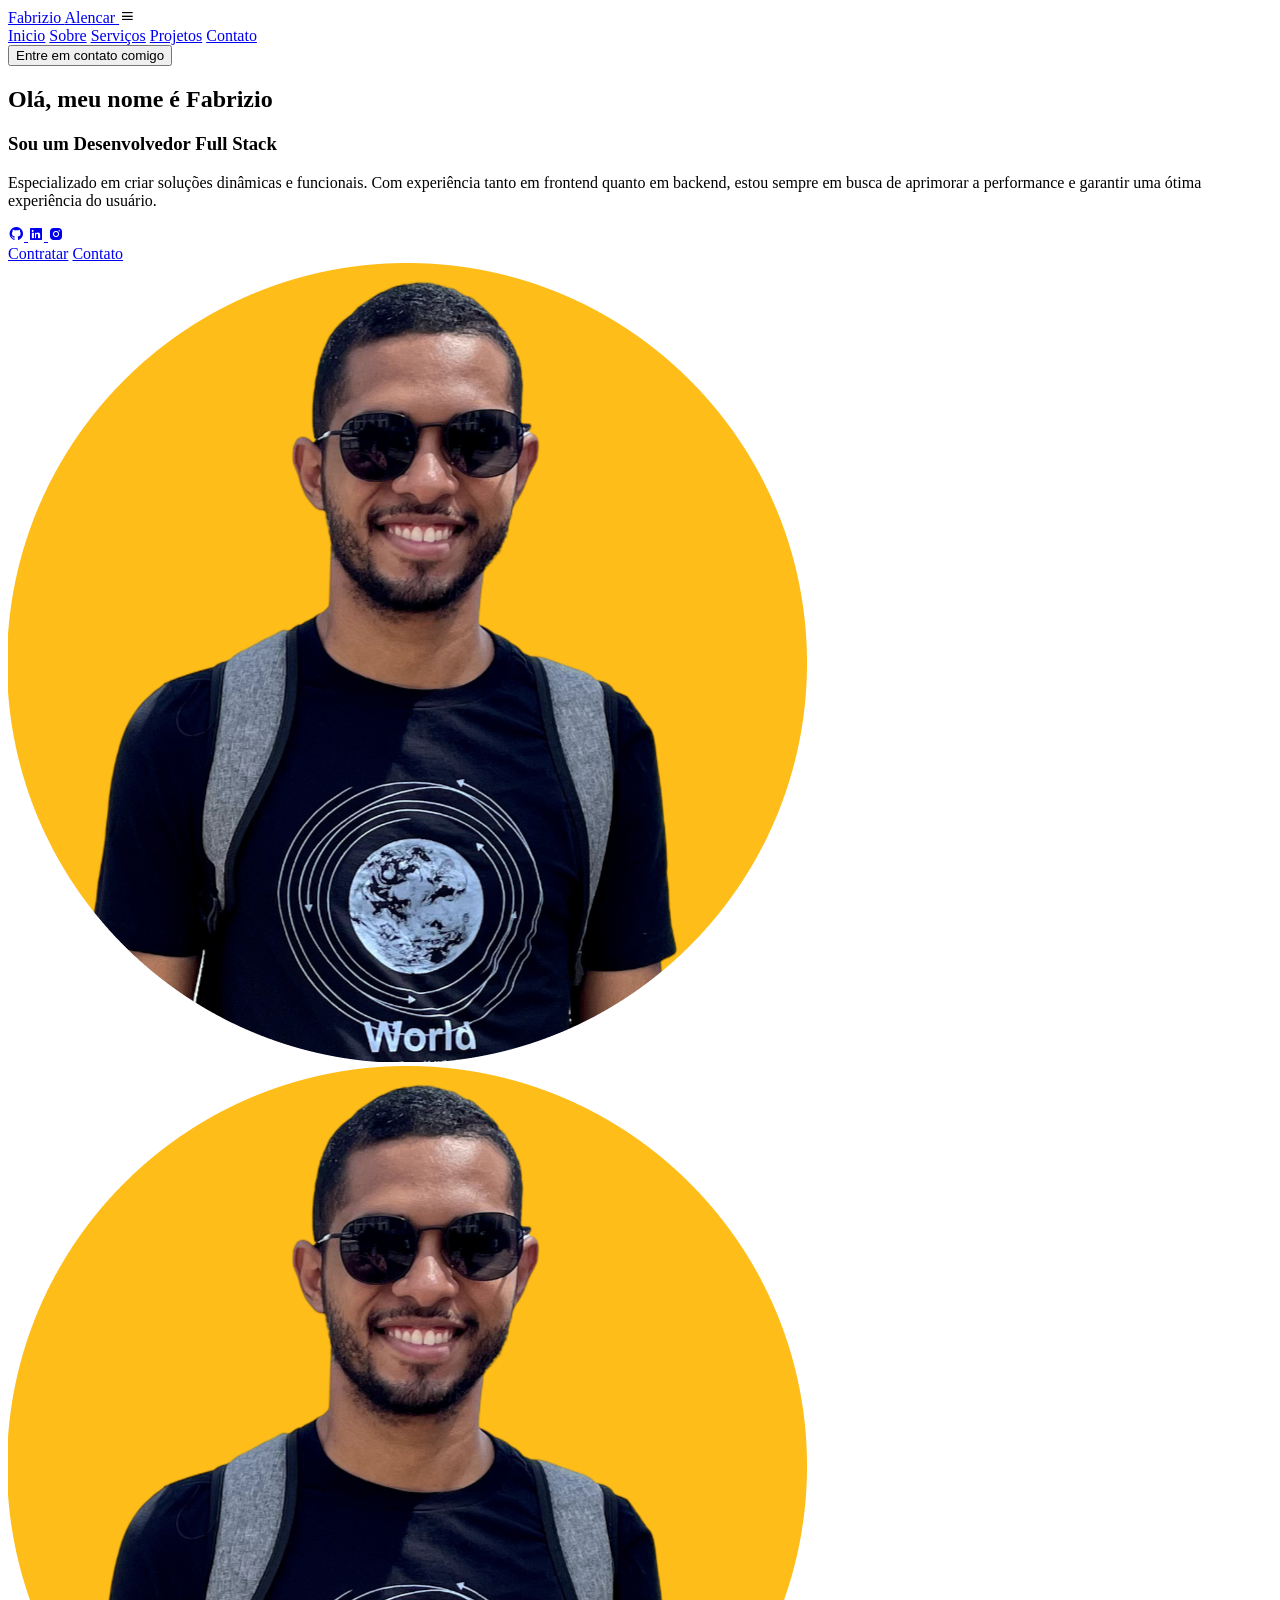
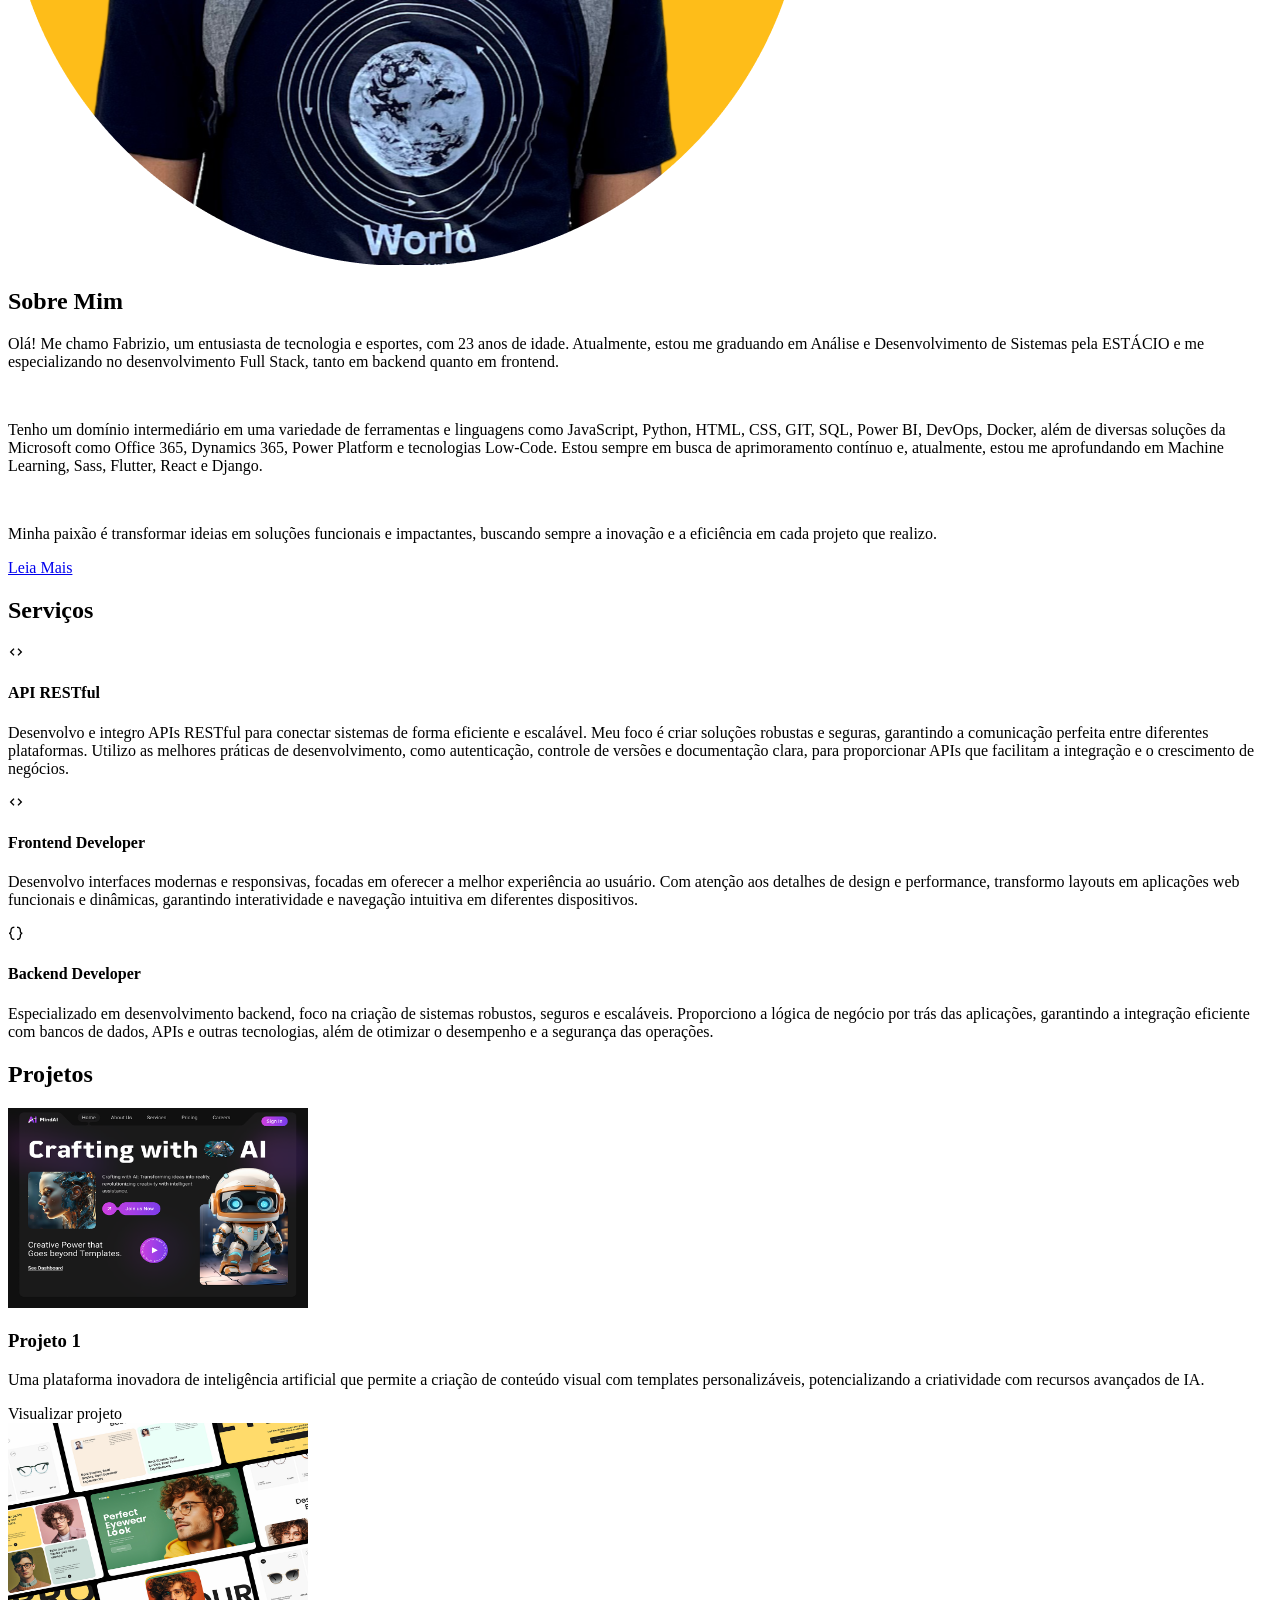
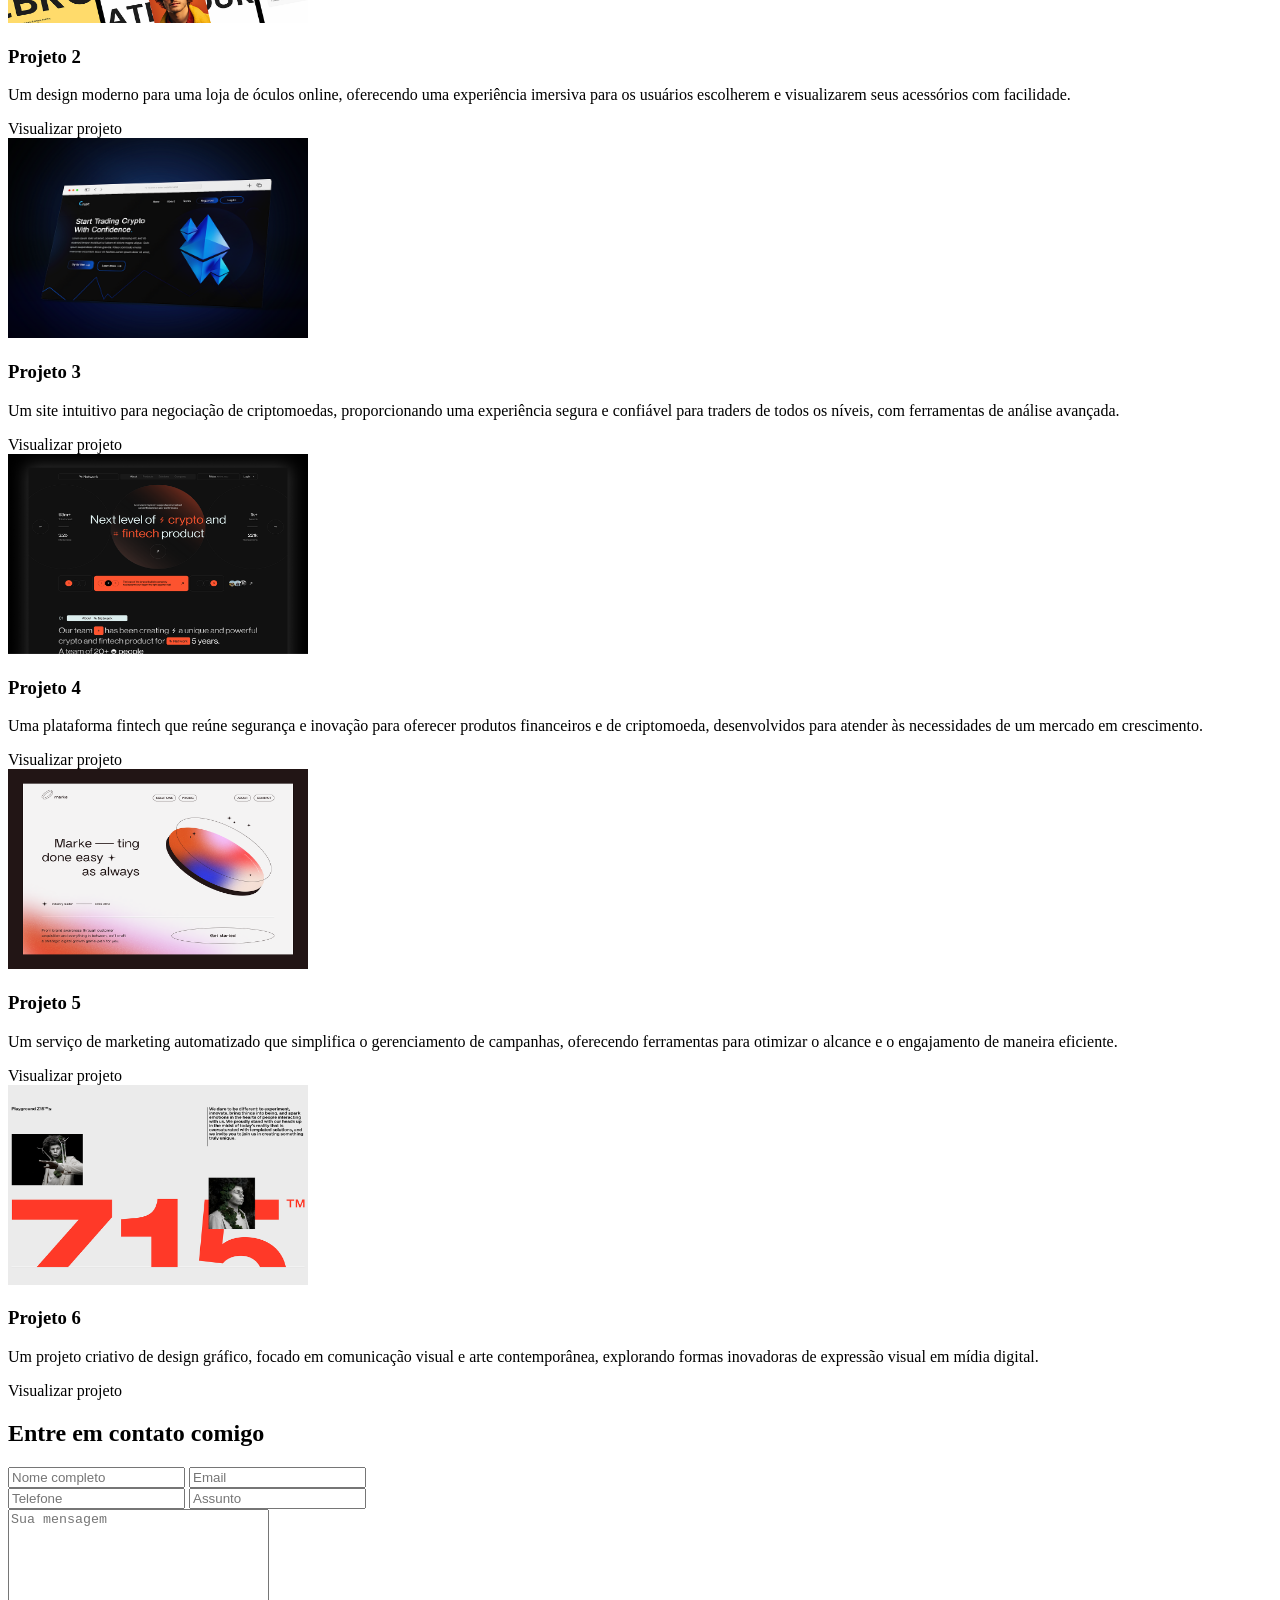
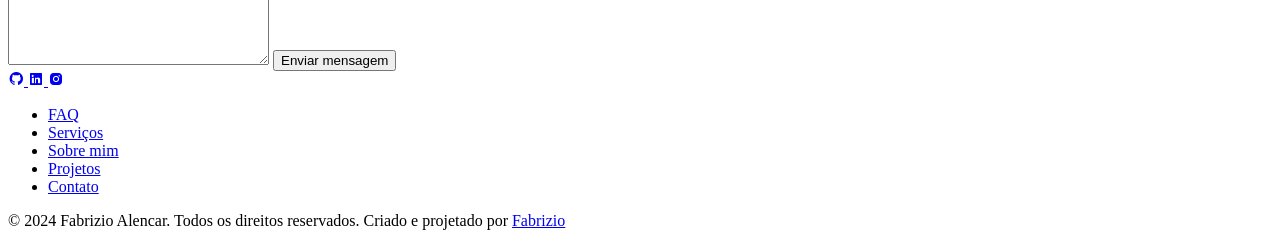
==== index_final.html @ 9fb654a0 "Atualização de responsividade" ====
<!DOCTYPE html>
<html lang="pt-br">

<head>
    <meta charset="UTF-8">
    <meta name="viewport" content="width=device-width, initial-scale=1.0">
    <title>Portfolio Website</title>
    <link rel="stylesheet" href="css/style_responsivo.css">
    <link href='https://unpkg.com/boxicons@2.1.4/css/boxicons.min.css' rel='stylesheet'>
    
</head>

<body>

    <header class="header">

        <a href="#home" class="logo">
            Fabrizio <span>Alencar</span>
        </a>

        <i class="bx bx-menu" id="menu-icon"></i>

        <nav class="navbar">
            <a href="#home">Inicio</a>
            <a href="#about">Sobre</a>
            <a href="#services">Serviços</a>
            <a href="#projects">Projetos</a>
            <a href="#contact">Contato</a>
        </nav>

        <button class="gradient-btn">Entre em contato comigo</button>
    </header>

    <section class="home" id="home">
        <div class="home-content">
            <h1>Olá, meu nome é <span>Fabrizio</span></h1>
            <h3>
                Sou um <span>Desenvolvedor Full Stack</span>
            </h3>
            <p>Especializado em criar soluções dinâmicas e funcionais. Com experiência tanto em frontend quanto em backend, estou sempre em busca de aprimorar a performance e garantir uma ótima experiência do usuário.</p>

            <div class="social-icons">
                <a href="https://github.com/FabrizioAlencarDev" target="_blank" rel="noopener noreferrer">
                    <i class="bx bxl-github"></i>
                </a>

                <a href="https://www.linkedin.com/in/fabrizio-alencar-dev/" target="_blank" rel="noopener noreferrer">
                    <i class="bx bxl-linkedin-square"></i>
                </a>

                <a href="https://www.instagram.com/fabrizioalencar/" target="_blank" rel="noopener noreferrer">
                    <i class="bx bxl-instagram-alt"></i>
                </a>
            </div>

            <div class="btn-group">
                <a href="https://wa.me/5594996624957" target="_blank" rel="noopener noreferrer" class="btn">Contratar</a>
                <a href="#contact" class="btn">Contato</a>
            </div>
        </div>

        <div class="home-img">
            <img src="img/Me1.png" alt=""> 
        </div>
    </section>

    <section class="about" id="about">
        <div class="about-img">
            <img src="img/Me1.png" alt=""> 
        </div>

        <div class="about-content">
            <h2>Sobre <span>Mim</span></h2>
            <p>Olá! Me chamo Fabrizio, um entusiasta de tecnologia e esportes, com 23 anos de idade. Atualmente, estou me graduando em Análise e Desenvolvimento de Sistemas pela ESTÁCIO e me especializando no desenvolvimento Full Stack, tanto em backend quanto em frontend.</p><br>
            <p>Tenho um domínio intermediário em uma variedade de ferramentas e linguagens como JavaScript, Python, HTML, CSS, GIT, SQL, Power BI, DevOps, Docker, além de diversas soluções da Microsoft como Office 365, Dynamics 365, Power Platform e tecnologias Low-Code. Estou sempre em busca de aprimoramento contínuo e, atualmente, estou me aprofundando em Machine Learning, Sass, Flutter, React e Django.</p><br>
            <p>Minha paixão é transformar ideias em soluções funcionais e impactantes, buscando sempre a inovação e a eficiência em cada projeto que realizo.</p>
            <a href="https://www.linkedin.com/in/fabrizio-alencar-dev/" target="_blank" rel="noopener noreferrer" class="btn">Leia Mais</a>
        </div>
    </section>

    <section class="services" id="services">
        <h2 class="heading">Serviços</h2>

        <div class="services-container">
            <div class="services-box">
                <div class="services-info">
                    <i class="bx bx-code"></i>
                    <h4>API RESTful</h4>
                    <p>Desenvolvo e integro APIs RESTful para conectar sistemas de forma eficiente e escalável. Meu foco é criar soluções robustas e seguras, garantindo a comunicação perfeita entre diferentes plataformas. Utilizo as melhores práticas de desenvolvimento, como autenticação, controle de versões e documentação clara, para proporcionar APIs que facilitam a integração e o crescimento de negócios.</p>
                </div>
            </div>

            <div class="services-box">
                <div class="services-info">
                    <i class="bx bx-code"></i>
                    <h4>Frontend Developer</h4>
                    <p>Desenvolvo interfaces modernas e responsivas, focadas em oferecer a melhor experiência ao usuário. Com atenção aos detalhes de design e performance, transformo layouts em aplicações web funcionais e dinâmicas, garantindo interatividade e navegação intuitiva em diferentes dispositivos.</p>
                </div>
            </div>

            <div class="services-box">
                <div class="services-info">
                    <i class="bx bx-code-curly"></i>
                    <h4>Backend Developer</h4>
                    <p>Especializado em desenvolvimento backend, foco na criação de sistemas robustos, seguros e escaláveis. Proporciono a lógica de negócio por trás das aplicações, garantindo a integração eficiente com bancos de dados, APIs e outras tecnologias, além de otimizar o desempenho e a segurança das operações.</p>
                </div>
            </div>
        </div>
    </section>

    <section class="projects" id="projects">
        <h2 class="heading">Projetos</h2>

        <div class="projects-box">

            <div class="project-card">
                <img src="img/project1.png" alt="" width="300" height="200"> <!-- Adicione os tamanhos -->
                <h3>Projeto 1</h3>
                <p>Uma plataforma inovadora de inteligência artificial que permite a criação de conteúdo visual com templates personalizáveis, potencializando a criatividade com recursos avançados de IA.</p>
                <div class="btn">Visualizar projeto</div>
            </div>

            <div class="project-card">
                <img src="img/project2.png" alt="" width="300" height="200"> <!-- Adicione os tamanhos -->
                <h3>Projeto 2</h3>
                <p>Um design moderno para uma loja de óculos online, oferecendo uma experiência imersiva para os usuários escolherem e visualizarem seus acessórios com facilidade.</p>
                <div class="btn">Visualizar projeto</div>
            </div>

            <div class="project-card">
                <img src="img/project3.png" alt="" width="300" height="200"> <!-- Adicione os tamanhos -->
                <h3>Projeto 3</h3>
                <p>Um site intuitivo para negociação de criptomoedas, proporcionando uma experiência segura e confiável para traders de todos os níveis, com ferramentas de análise avançada.</p>
                <div class="btn">Visualizar projeto</div>
            </div>

            <div class="project-card">
                <img src="img/project4.png" alt="" width="300" height="200"> <!-- Adicione os tamanhos -->
                <h3>Projeto 4</h3>
                <p>Uma plataforma fintech que reúne segurança e inovação para oferecer produtos financeiros e de criptomoeda, desenvolvidos para atender às necessidades de um mercado em crescimento.</p>
                <div class="btn">Visualizar projeto</div>
            </div>

            <div class="project-card">
                <img src="img/project5.png" alt="" width="300" height="200"> <!-- Adicione os tamanhos -->
                <h3>Projeto 5</h3>
                <p>Um serviço de marketing automatizado que simplifica o gerenciamento de campanhas, oferecendo ferramentas para otimizar o alcance e o engajamento de maneira eficiente.</p>
                <div class="btn">Visualizar projeto</div>
            </div>

            <div class="project-card">
                <img src="img/project6.png" alt="" width="300" height="200"> <!-- Adicione os tamanhos -->
                <h3>Projeto 6</h3>
                <p>Um projeto criativo de design gráfico, focado em comunicação visual e arte contemporânea, explorando formas inovadoras de expressão visual em mídia digital.</p>
                <div class="btn">Visualizar projeto</div>
            </div>
        </div>
    </section>

    <section class="contact" id="contact">
        <h2 class="heading">Entre em contato <span>comigo</span></h2>

        <form action="#">
            <div class="input-group">
                <div class="input-box">
                    <input type="text" placeholder="Nome completo">
                    <input type="email" placeholder="Email">
                </div>

                <div class="input-box">
                    <input type="number" placeholder="Telefone">
                    <input type="text" placeholder="Assunto">
                </div>
            </div>
            <div class="input-group-2">
                <textarea name="" id="" placeholder="Sua mensagem" cols="30" rows="10"></textarea>
                <input type="submit" value="Enviar mensagem" class="btn">
            </div>
        </form>
    </section>

    <footer class="footer">
        <div class="social-icons">
            <a href="https://github.com/FabrizioAlencarDev" target="_blank" rel="noopener noreferrer">
                <i class="bx bxl-github"></i>
            </a>

            <a href="https://www.linkedin.com/in/fabrizio-alencar-dev/" target="_blank" rel="noopener noreferrer">
                <i class="bx bxl-linkedin-square"></i>
            </a>

            <a href="https://www.instagram.com/fabrizioalencar/" target="_blank" rel="noopener noreferrer">
                <i class="bx bxl-instagram-alt"></i>
            </a>
        </div>

        <ul class="list">
            <li>
                <a href="#">FAQ</a>
            </li>

            <li>
                <a href="#services">Serviços</a>
            </li>

            <li>
                <a href="#about">Sobre mim</a>
            </li>

            <li>
                <a href="#projects">Projetos</a>
            </li>

            <li>
                <a href="#contact">Contato</a>
            </li>
        </ul>

        <p class="copyright">
            &copy; 2024 Fabrizio Alencar. Todos os direitos reservados. Criado e projetado por <a href="https://www.linkedin.com/in/fabrizio-alencar-dev/">Fabrizio</a>
        </p>
    </footer>

    <script src="js/main_atualizado.js"></script>
  <script src="main.js"></script>
</body>

</html>
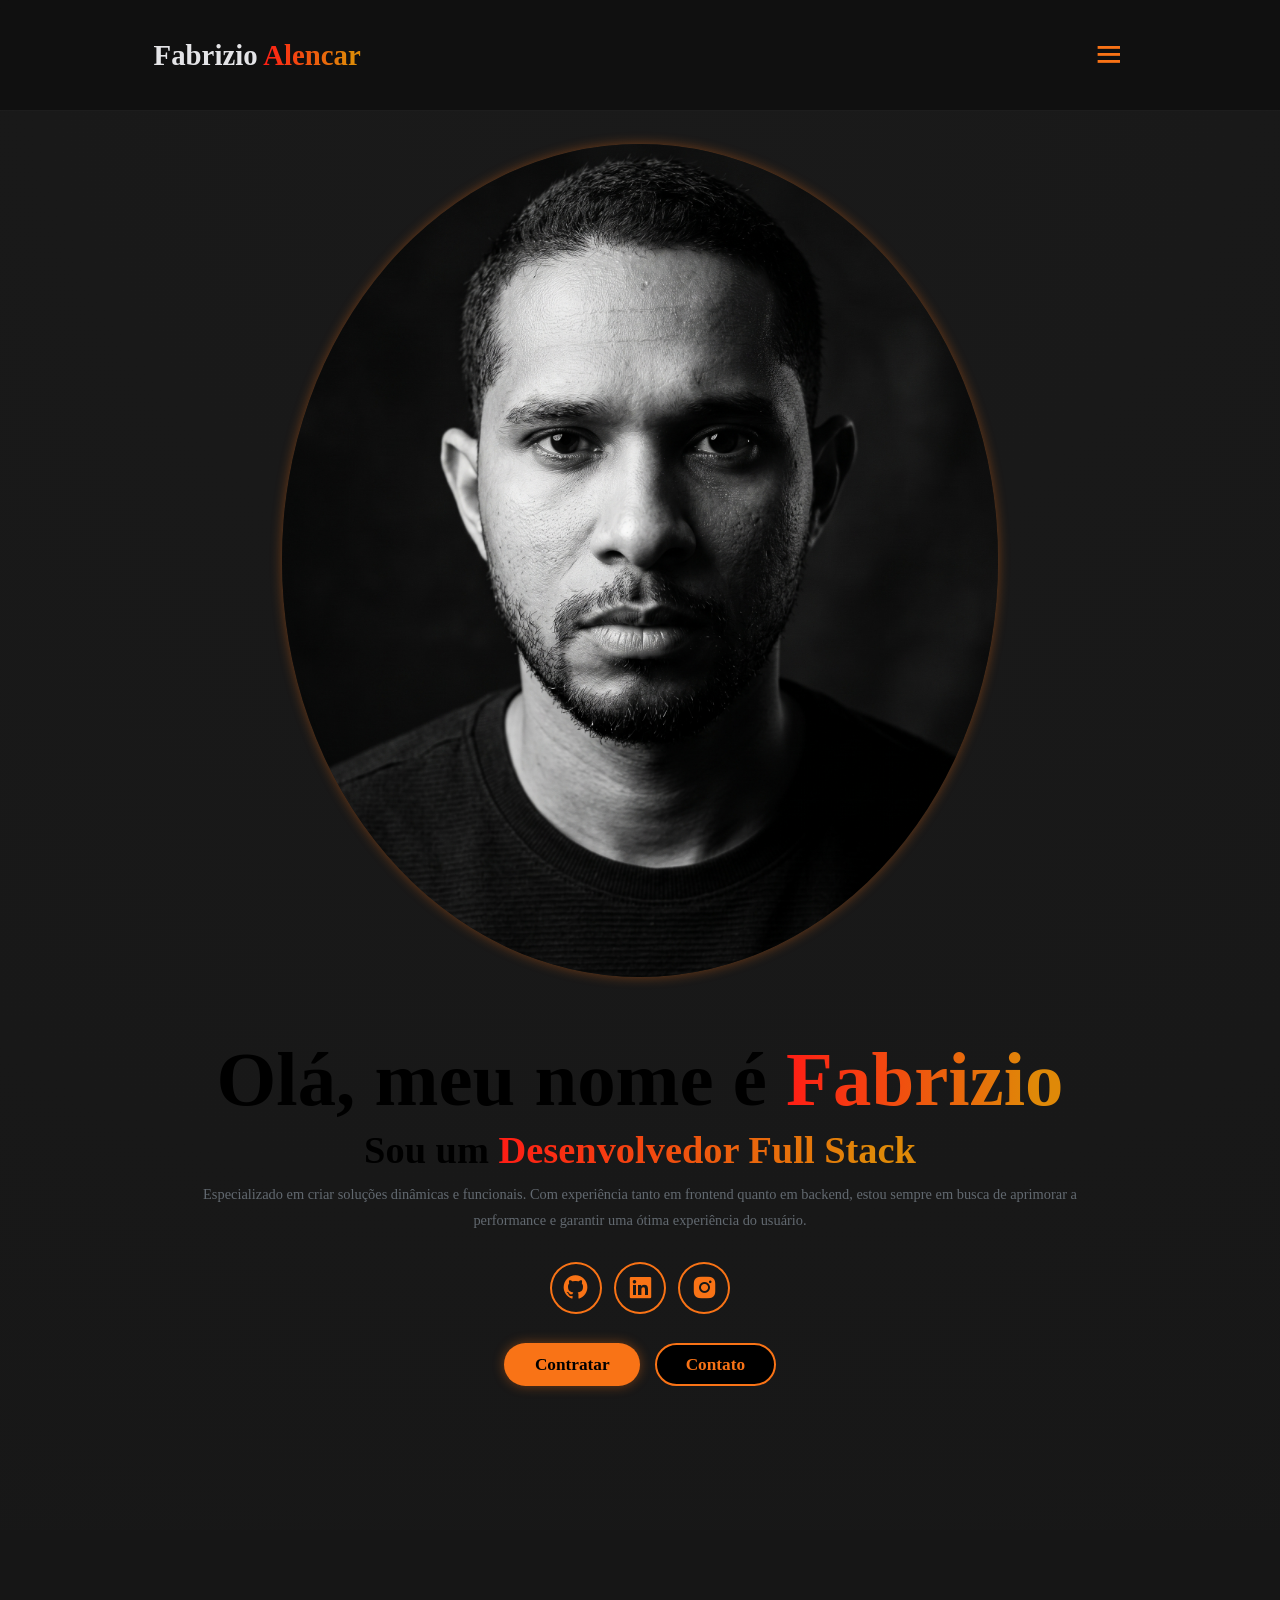
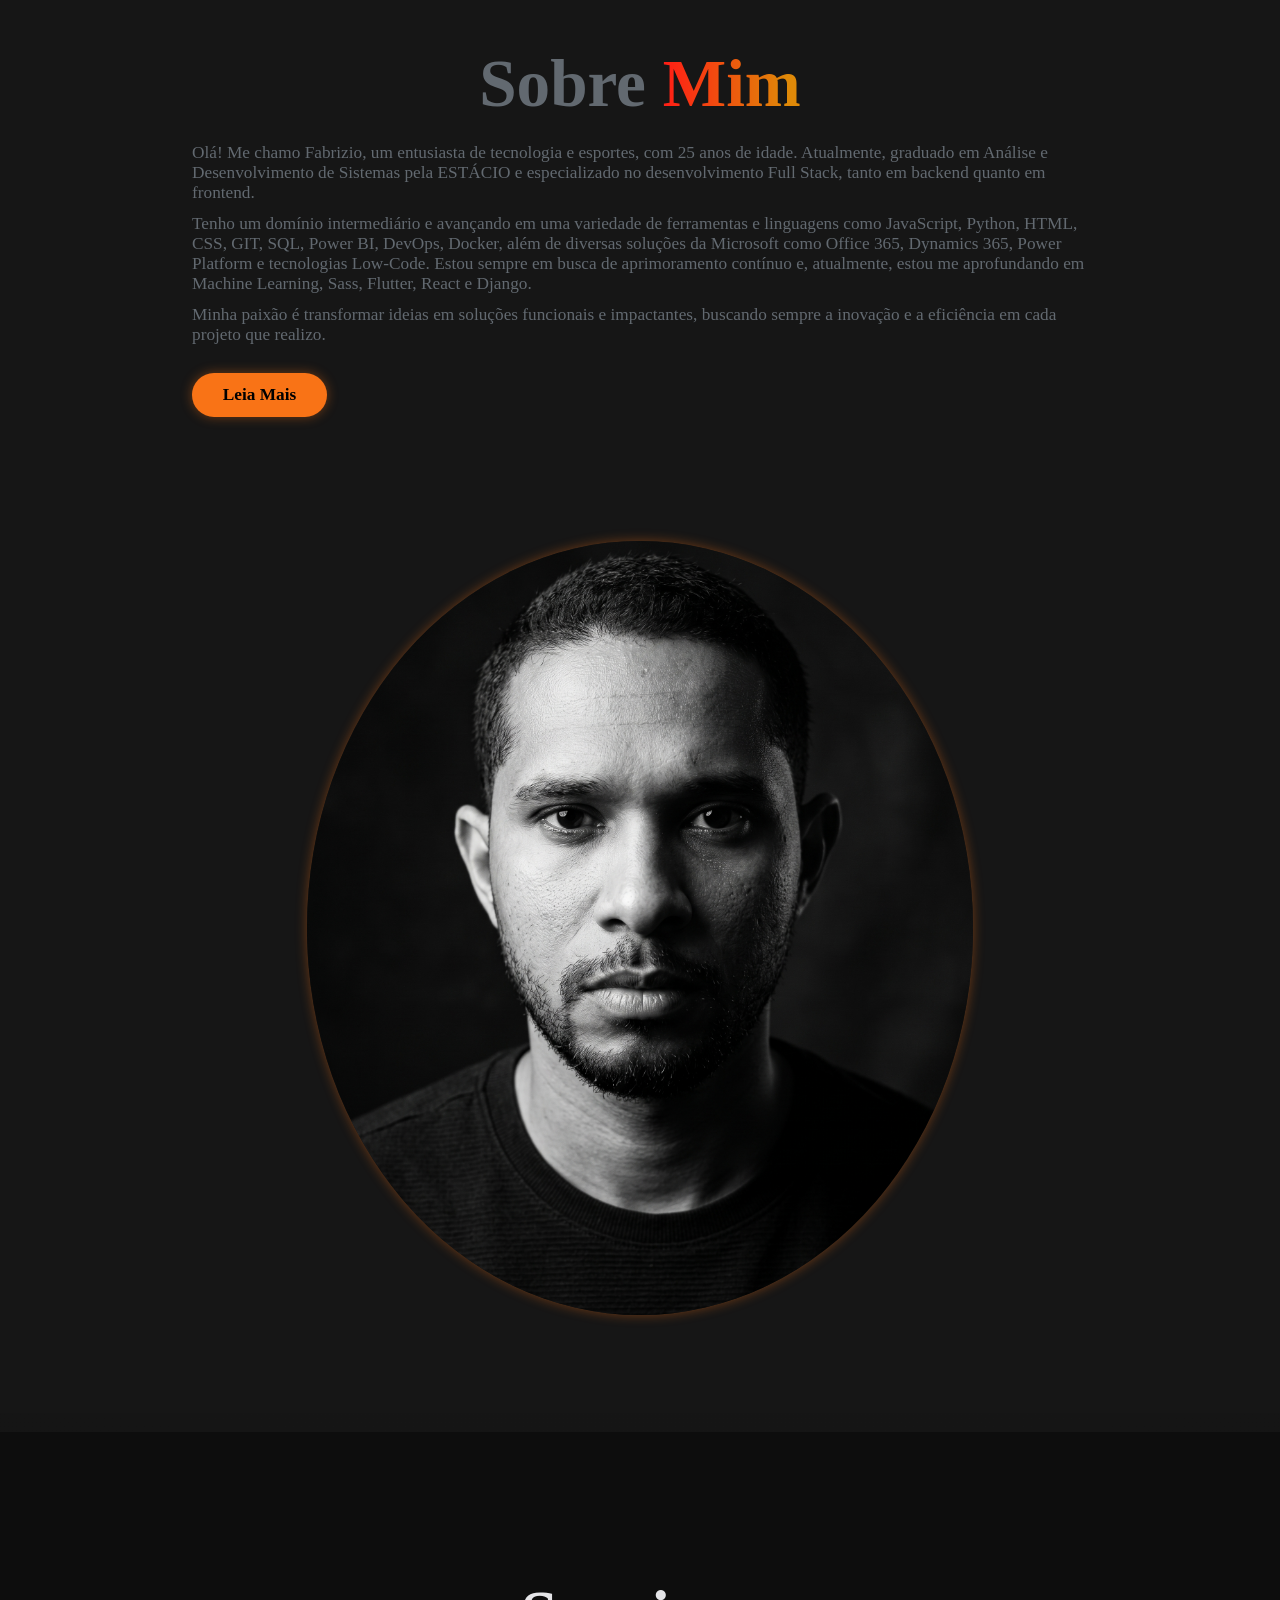
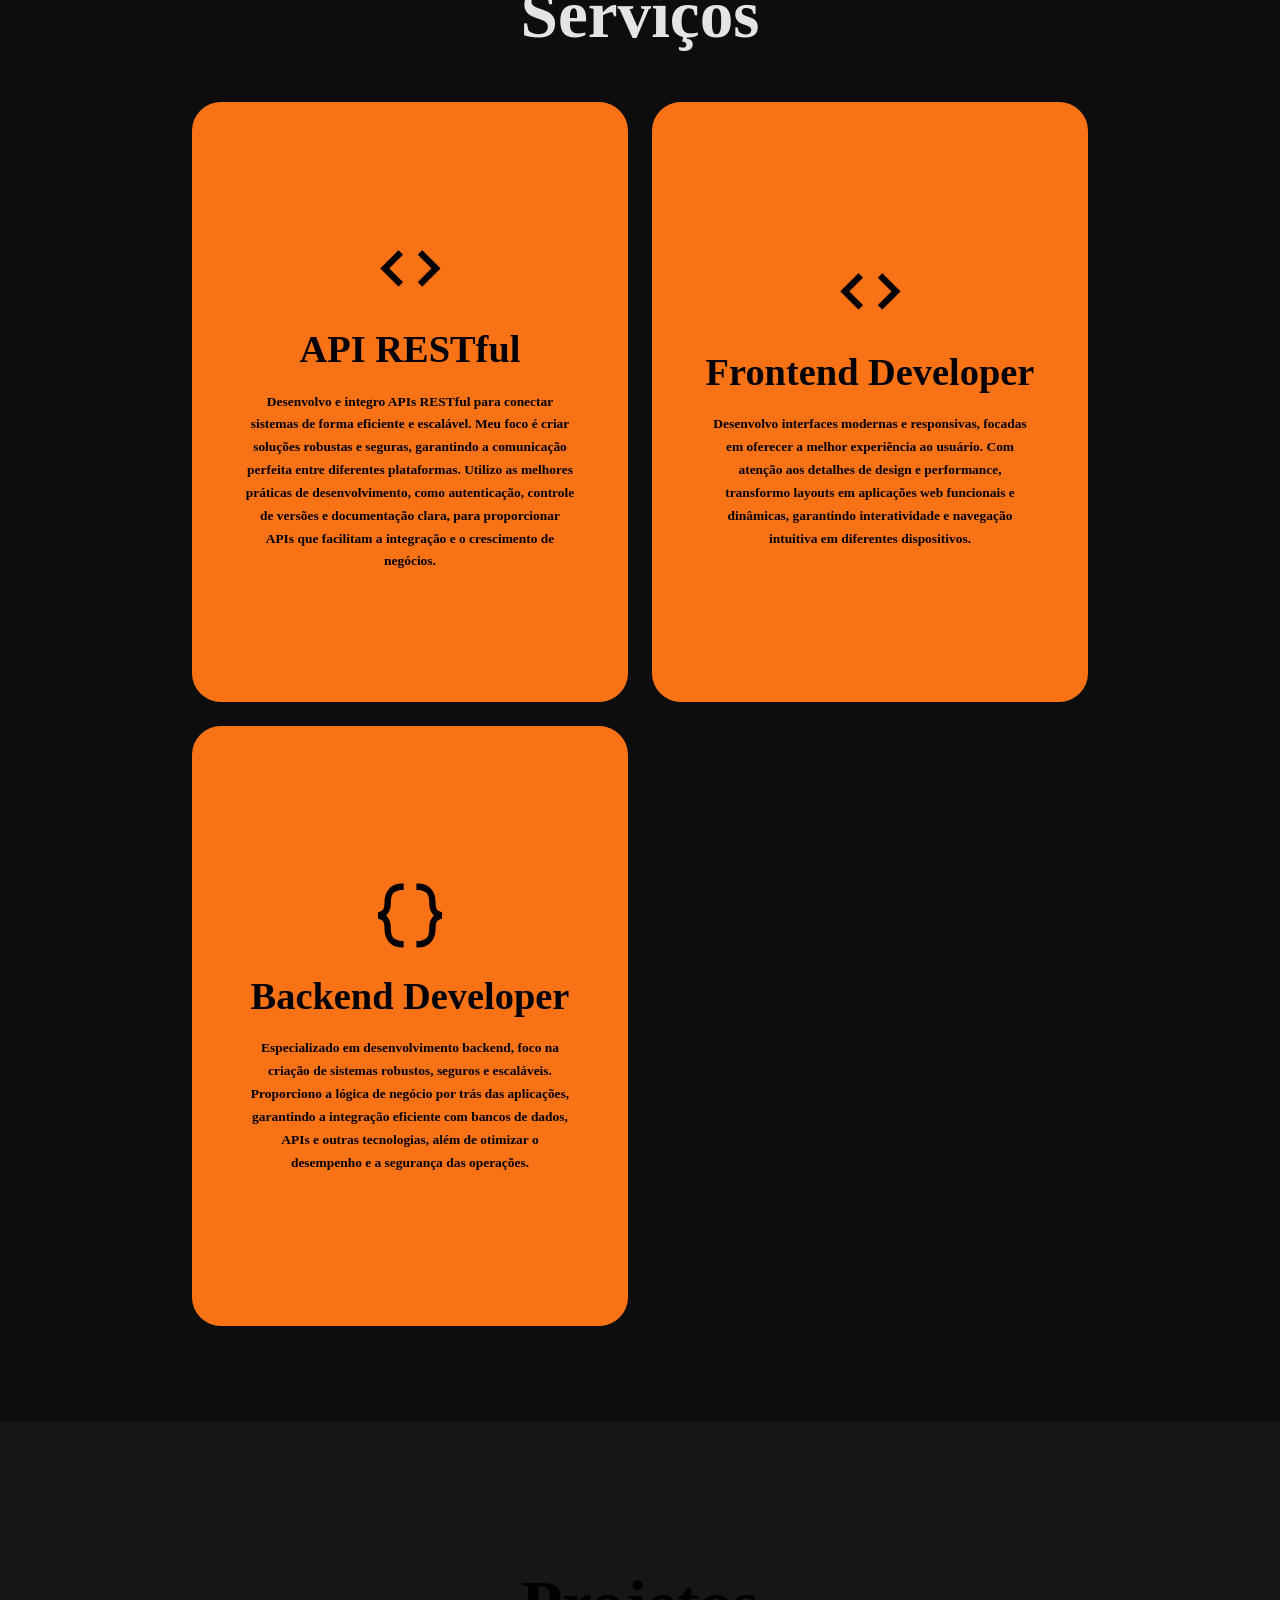
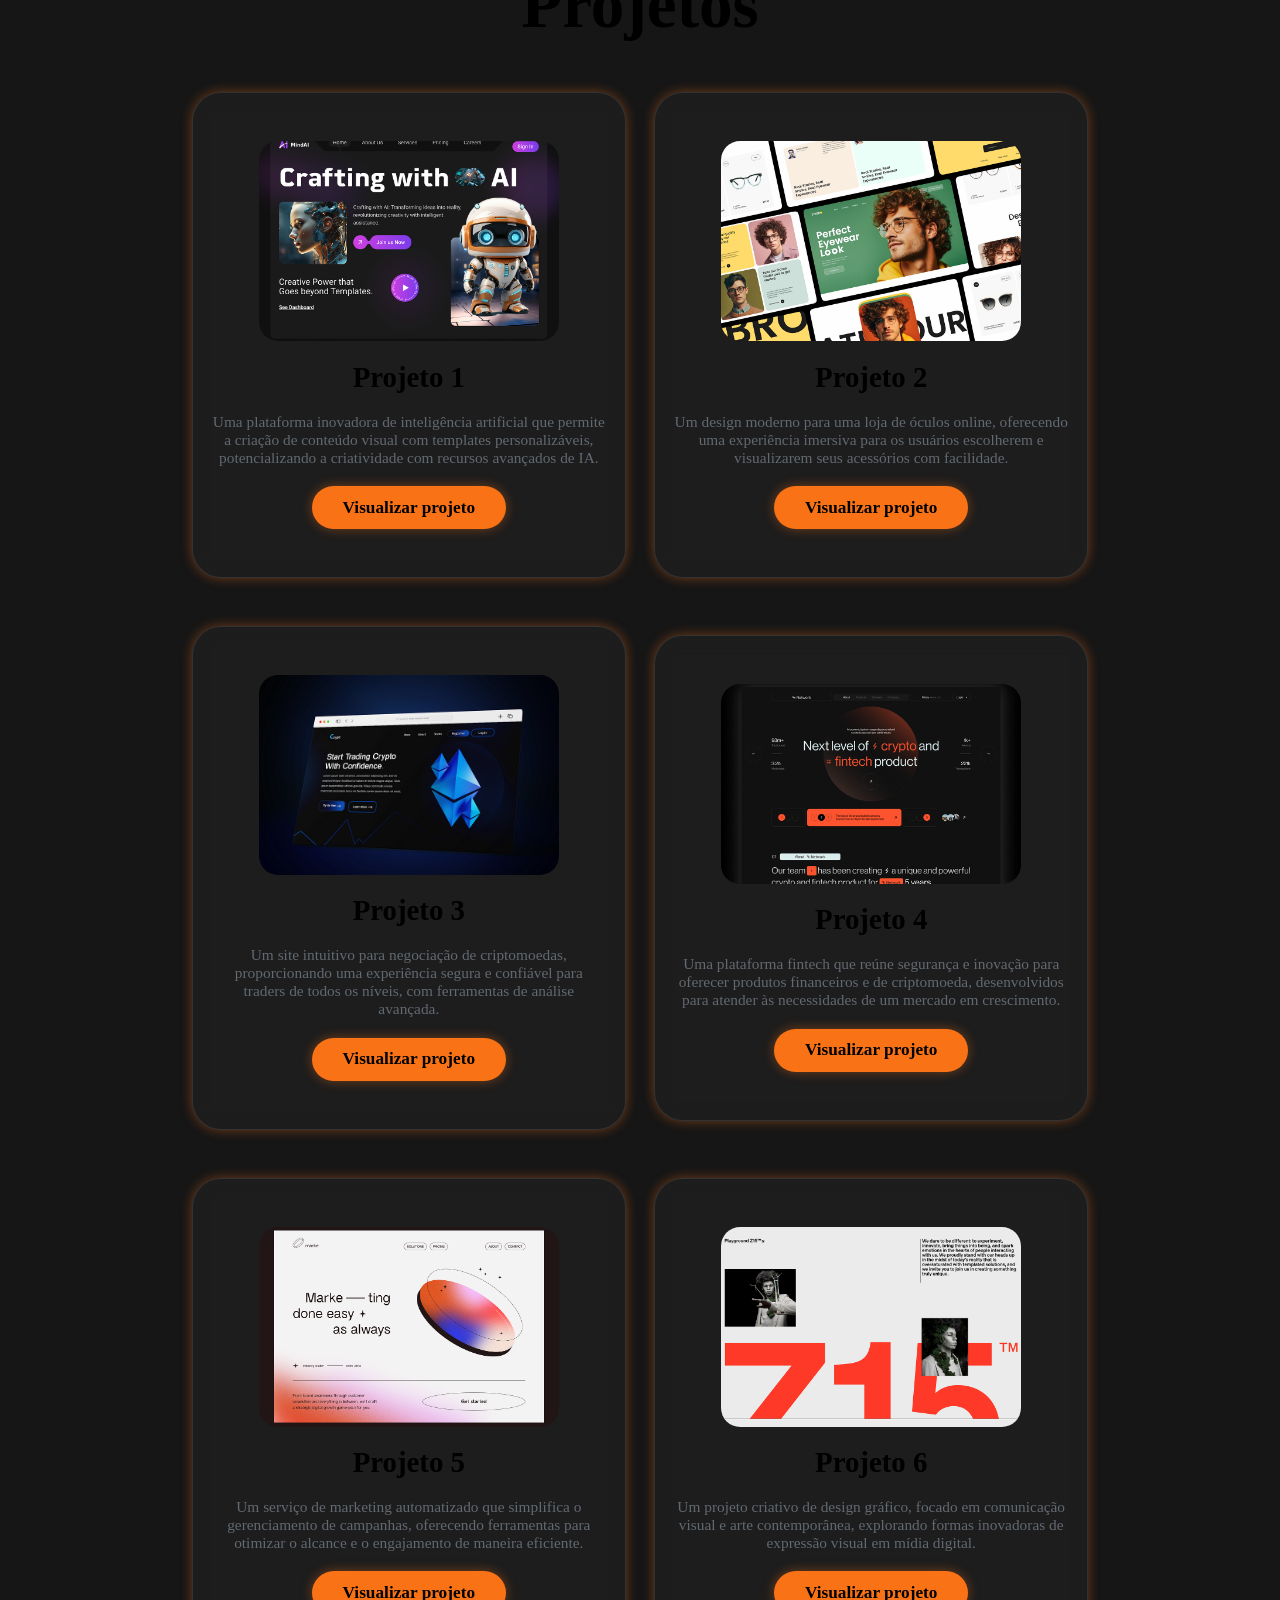
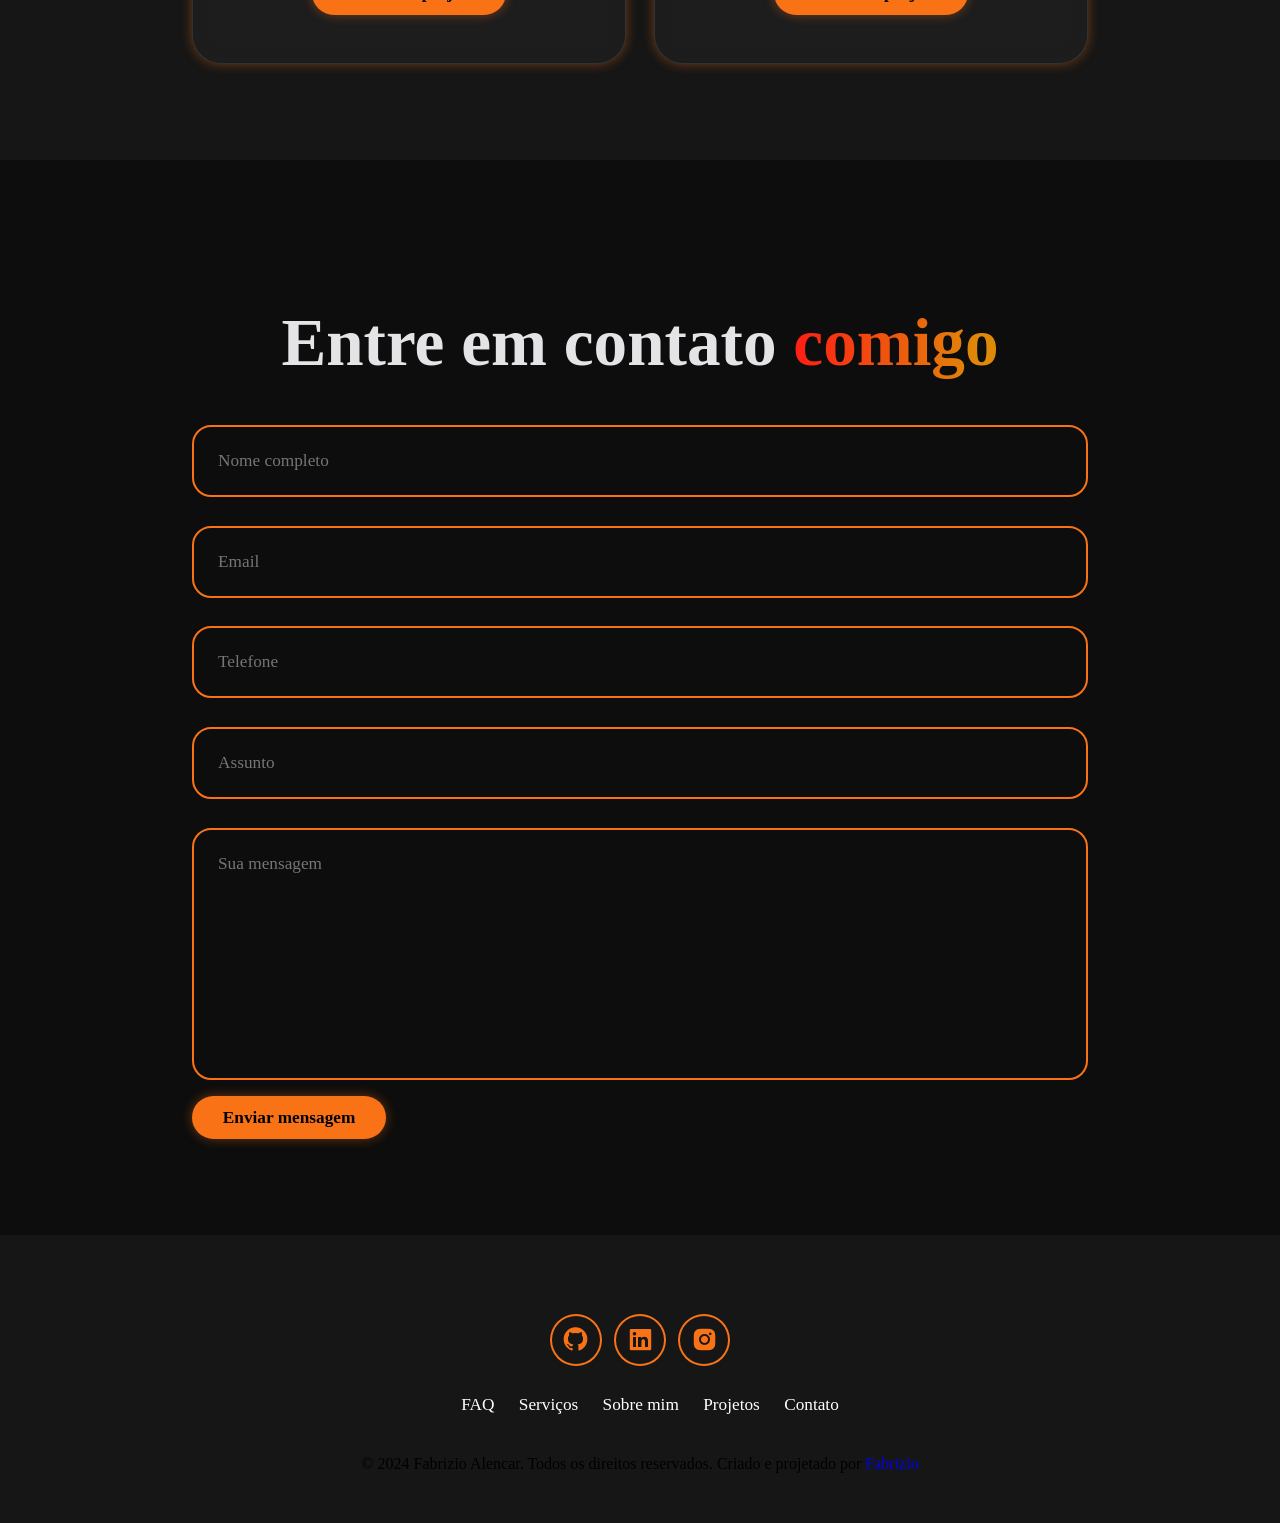
==== commit a891dc0f: "Atualização dos arquivos" ====
--- a/index_final.html
+++ b/index_final.html
@@ -60,19 +60,19 @@
         </div>
 
         <div class="home-img">
-            <img src="img/Me1.png" alt=""> 
+            <img src="img/foto_site.png" alt=""> 
         </div>
     </section>
 
     <section class="about" id="about">
         <div class="about-img">
-            <img src="img/Me1.png" alt=""> 
+            <img src="img/foto_site.png" alt=""> 
         </div>
 
         <div class="about-content">
             <h2>Sobre <span>Mim</span></h2>
-            <p>Olá! Me chamo Fabrizio, um entusiasta de tecnologia e esportes, com 23 anos de idade. Atualmente, estou me graduando em Análise e Desenvolvimento de Sistemas pela ESTÁCIO e me especializando no desenvolvimento Full Stack, tanto em backend quanto em frontend.</p><br>
-            <p>Tenho um domínio intermediário em uma variedade de ferramentas e linguagens como JavaScript, Python, HTML, CSS, GIT, SQL, Power BI, DevOps, Docker, além de diversas soluções da Microsoft como Office 365, Dynamics 365, Power Platform e tecnologias Low-Code. Estou sempre em busca de aprimoramento contínuo e, atualmente, estou me aprofundando em Machine Learning, Sass, Flutter, React e Django.</p><br>
+            <p>Olá! Me chamo Fabrizio, um entusiasta de tecnologia e esportes, com 25 anos de idade. Atualmente, graduado em Análise e Desenvolvimento de Sistemas pela ESTÁCIO e especializado no desenvolvimento Full Stack, tanto em backend quanto em frontend.</p><br>
+            <p>Tenho um domínio intermediário e avançando em uma variedade de ferramentas e linguagens como JavaScript, Python, HTML, CSS, GIT, SQL, Power BI, DevOps, Docker, além de diversas soluções da Microsoft como Office 365, Dynamics 365, Power Platform e tecnologias Low-Code. Estou sempre em busca de aprimoramento contínuo e, atualmente, estou me aprofundando em Machine Learning, Sass, Flutter, React e Django.</p><br>
             <p>Minha paixão é transformar ideias em soluções funcionais e impactantes, buscando sempre a inovação e a eficiência em cada projeto que realizo.</p>
             <a href="https://www.linkedin.com/in/fabrizio-alencar-dev/" target="_blank" rel="noopener noreferrer" class="btn">Leia Mais</a>
         </div>
--- a/css/style_responsivo.css
+++ b/css/style_responsivo.css
@@ -0,0 +1,551 @@
+@font-face {
+    font-family: 'boxicons';
+    src: url('https://unpkg.com/boxicons@2.1.4/fonts/boxicons.woff2') format('woff2');
+    font-display: swap;
+    /* Evita troca de layout ao carregar a fonte */
+}
+
+* {
+    margin: 0;
+    padding: 0;
+    box-sizing: border-box;
+    text-decoration: none;
+    scroll-behavior: smooth;
+    font-family: "Poppins";
+}
+
+:root {
+  --bg-color: #0d0d0d;
+  --second-bg-color: #161616;
+  --text-color: #e4e4e7;
+  --main-color: #f97316;
+  --accent-color: #22c55e;
+}
+
+html {
+    font-size: 60%;
+    overflow-x: hidden;
+}
+
+body {
+  background: radial-gradient(circle at top, #1a1a1a, #0d0d0d);
+}
+
+.header {
+    position: fixed;
+    width: 100%;
+    top: 0;
+    left: 0;
+    padding: 4rem 12%;
+    background: rgba(13, 13, 13, 0.7);
+    backdrop-filter: blur(12px);
+    border-bottom: 1px solid rgba(255,255,255,0.05);
+    backdrop-filter: blur(10px);
+    display: flex;
+    justify-content: space-between;
+    align-items: center;
+    z-index: 1000;
+}
+
+#menu-icon {
+    font-size: 3.5rem;
+    color: var(--main-color);
+    display: none;
+}
+
+.logo {
+    font-size: 3rem;
+    color: var(--text-color);
+    font-weight: 800;
+    cursor: pointer;
+    transition: 0.3s ease-in-out;
+}
+
+.logo:hover {
+    transform: scale(1.1);
+}
+
+span {
+    background: linear-gradient(270deg,
+            #df8908 10%,
+            #ff1d15 100%);
+    background-clip: text;
+    color: transparent;
+
+}
+
+.navbar a {
+    font-size: 1.8rem;
+    color: var(--text-color);
+    margin-left: 4rem;
+    font-weight: 500;
+    border-bottom: 3px solid transparent;
+    transition: 0.3s ease-in-out;
+}
+
+.navbar a:hover {
+    border-bottom: 3px solid var(--main-color);
+    color: var(--main-color);
+}
+
+.gradient-btn {
+    font-size: 1.8rem;
+    padding: 1rem 2rem;
+    border-radius: 3rem;
+    background: linear-gradient(270deg,
+            #df8908 10%,
+            #ff1d15 100%);
+    letter-spacing: 1px;
+    cursor: pointer;
+    transition: 0.3s ease-in-out;
+    color: white;
+    border: none;
+    text-wrap: nowrap;
+}
+
+.gradient-btn:hover {
+    transform: scale(1.05);
+}
+
+section {
+    min-height: 100vh;
+    padding: 10rem 15%;
+}
+
+.home {
+    display: flex;
+    align-items: center;
+    justify-content: center;
+    gap: 15rem;
+}
+
+.home-content {
+    display: flex;
+    flex-direction: column;
+    align-items: flex-end;
+    text-align: right;
+}
+
+.home-content h1 {
+    font-size: 8rem;
+    font-weight: 700;
+    margin-top: 1.5rem;
+    line-height: 1;
+}
+
+.home-content h3 {
+    margin: 1rem 0;
+    font-size: 4rem;
+}
+
+.home-content p {
+    font-size: 1.5rem;
+    font-weight: 500;
+    line-height: 1.8;
+    color: #626970;
+}
+
+.home-img img {
+    width: 32vw;
+    border-radius: 50%;
+    box-shadow: 0 0 12px rgba(249, 115, 22, 0.4);
+    transition: 0.4s ease-in-out;
+}
+
+.home-img img:hover {
+    box-shadow: 0 0 12px rgba(249, 115, 22, 0.4),
+        0 0 50px var(--main-color),
+        0 0 100px var(--main-color);
+}
+
+.social-icons a {
+    display: inline-flex;
+    justify-content: center;
+    align-items: center;
+    font-size: 3rem;
+    padding: 1rem;
+    background: transparent;
+    border: 2px solid var(--main-color);
+    border-radius: 50%;
+    color: var(--main-color);
+    margin: 3rem 0.5rem;
+    transition: 0.3s ease-in-out;
+}
+
+.social-icons a:hover {
+    color: var(--text-color);
+    background-color: var(--main-color);
+    transform: scale(1.2)translateY(-5px);
+    box-shadow: 0 0 12px rgba(249, 115, 22, 0.4);
+}
+
+.btn-group {
+    display: flex;
+    gap: 1.5rem;
+}
+
+.btn {
+    display: inline-block;
+    padding: 1rem 3rem;
+    background-color: var(--main-color);
+    box-shadow: 0 0 12px rgba(249, 115, 22, 0.4);
+    border-radius: 3rem;
+    font-size: 1.8rem;
+    color: black;
+    border: 2px solid transparent;
+    font-weight: 600;
+    transition: 0.3s ease-in-out;
+}
+
+.btn:hover {
+    transform: scale(1.05);
+    box-shadow: 0 0 12px rgba(249, 115, 22, 0.4),
+        0 0 50px var(--main-color);
+}
+
+.btn-group a:nth-of-type(2) {
+    background-color: black;
+    color: var(--main-color);
+    border: 2px solid var(--main-color);
+    box-shadow: 0 0 25px transparent;
+}
+
+.btn-group a:nth-of-type(2):hover {
+    box-shadow: 0 0 12px rgba(249, 115, 22, 0.4);
+    background-color: var(--main-color);
+    color: black;
+}
+
+.about {
+    display: flex;
+    justify-content: center;
+    align-items: center;
+    gap: 10rem;
+    background: var(--second-bg-color);
+    color: #626970;
+}
+
+.about-img img {
+    width: 32vw;
+    border-radius: 50%;
+    box-shadow: 0 0 12px rgba(249, 115, 22, 0.4);
+    transition: 0.4s ease-in-out;
+}
+
+.about-img img:hover {
+    box-shadow: 0 0 12px rgba(249, 115, 22, 0.4),
+        0 0 50px var(--main-color),
+        0 0 100px var(--main-color);
+}
+
+.about-content h2 {
+    font-size: 7rem;
+    text-align: left;
+}
+
+.about-content p {
+    font-size: 1.8rem;
+}
+
+.about-content .btn {
+    margin: 3rem 0;
+}
+
+::-webkit-scrollbar {
+    width: 20px;
+}
+
+::-webkit-scrollbar-thumb {
+    background-color: var(--main-color);
+}
+
+::-webkit-scrollbar-track {
+    background-color: var(--bg-color);
+}
+
+.heading {
+    text-align: center;
+    font-size: 7rem;
+    margin: 5rem 0;
+}
+
+.services {
+    background-color: var(--bg-color);
+    color: black;
+}
+
+.services h2 {
+    color: var(--text-color);
+}
+
+.services-container {
+    display: grid;
+    grid-template-columns: repeat(auto-fit, minmax(300px, 1fr));
+    align-items: center;
+    gap: 2.5rem;
+}
+
+.services-box {
+    display: flex;
+    justify-content: center;
+    align-items: center;
+    background-color: var(--main-color);
+    height: 600px;
+    border-radius: 3rem;
+    cursor: pointer;
+    border: 5px solid transparent;
+    transition: 0.4s ease-in-out;
+}
+
+.services-box:hover {
+    background: var(--second-bg-color);
+    color: var(--main-color);
+    border: 5px solid var(--main-color);
+    transform: scale(1.03);
+}
+
+.services-info {
+    display: flex;
+    flex-direction: column;
+    text-align: center;
+    justify-content: center;
+    align-items: center;
+    padding: 5rem;
+}
+
+.services-info h4 {
+    font-size: 4rem;
+    margin: 2rem 0;
+    font-weight: 800;
+}
+
+.services-info p {
+    font-size: 1.4rem;
+    font-weight: 600;
+    line-height: 1.7;
+}
+
+.services-info i {
+    font-size: 8rem;
+}
+
+.projects {
+    background-color: var(--second-bg-color);
+}
+
+.projects-box {
+    display: grid;
+    grid-template-columns: repeat(auto-fit, minmax(350px, 1fr));
+    place-items: center;
+    gap: 3rem;
+    row-gap: 5rem;
+}
+
+.project-card {
+    display: flex;
+    flex-direction: column;
+    align-items: center;
+    justify-content: center;
+    text-align: center;
+    background-color: var(--bg-color);
+    border: 2px solid var(--main-color);
+    border-radius: 3rem;
+    gap: 2rem;
+    padding: 5rem 2rem;
+    overflow: hidden;
+    cursor: pointer;
+    box-shadow: 0 0 12px rgba(249, 115, 22, 0.4);
+    transition: 0.3s ease;
+    background: rgba(255, 255, 255, 0.03);
+    backdrop-filter: blur(10px);
+    border: 1px solid rgba(255,255,255,0.1);
+}
+
+.project-card:hover {
+    box-shadow: 0 0 12px rgba(249, 115, 22, 0.4),
+        0 0 50px var(--main-color);
+    transform: scale(1.02);
+    transform: translateY(-10px) scale(1.02);
+}
+
+.project-card img {
+    max-width: 300px;
+    border-radius: 2em;
+    object-fit: cover;
+}
+
+.project-card h3 {
+    font-size: 3rem;
+}
+
+.project-card p {
+    font-size: 1.6rem;
+    color: #626970;
+}
+
+.contact {
+    background-color: var(--bg-color);
+}
+
+.contact h2 {
+    margin-bottom: 3rem;
+    color: var(--text-color)
+}
+
+.contact-form {
+    display: flex;
+    align-items: center;
+    justify-content: center;
+    gap: 3rem;
+    margin: 5rem 0;
+    text-align: center;
+}
+
+.contact form .input-box input,
+.contact form textarea {
+    width: 100%;
+    padding: 2.5rem;
+    font-size: 1.8rem;
+    color: var(--text-color);
+    background-color: var(--bg-color);
+    border-radius: 2rem;
+    border: 2px solid var(--main-color);
+    margin: 1.5rem 0;
+    resize: none;
+}
+
+.footer {
+    background-color: var(--second-bg-color);
+    padding: 50px 0;
+}
+
+.footer .social-icons {
+    text-align: center;
+}
+
+.footer ul {
+    text-align: center;
+    font-size: 1.8rem;
+}
+
+.footer ul li {
+    display: inline-block;
+    margin-left: 20px;
+}
+
+.footer ul li a {
+    color: white;
+    border-bottom: 3px solid transparent;
+    ;
+    transition: 0.3s ease-in-out;
+}
+
+.footer ul li a:hover {
+    border-bottom: 3px solid var(--main-color);
+}
+
+.footer .copyright {
+    text-align: center;
+    margin-top: 40px;
+    font-size: 16px;
+}
+
+@media(max-width:1285px) {
+    #menu-icon {
+        display: block;
+    }
+
+    .navbar {
+        position: absolute;
+        top: 100%;
+        right: 0;
+        width: 50%;
+        padding: 1rem 3rem;
+        background: rgba(0, 0, 0, 0.8);
+        border-bottom-left-radius: 2rem;
+        border-left: 2px solid var(--main-color);
+        border-bottom: 2px solid var(--main-color);
+        display: none;
+    }
+
+    .navbar a {
+        display: block;
+        font-size: 2rem;
+        margin: 3rem 0;
+        color: var(--text-color);
+    }
+
+    .navbar.active {
+        display: block;
+    }
+
+    .gradient-btn {
+        display: none;
+    }
+
+    .home {
+        flex-direction: column-reverse;
+        margin: 5rem 0;
+        gap: 5rem;
+    }
+
+    .home-content {
+        align-items: center;
+        text-align: center;
+    }
+
+    .home-img img {
+        width: 56vw;
+    }
+
+    .about {
+        flex-direction: column-reverse;
+        margin: 2rem 0;
+    }
+
+    .about h2 {
+        text-align: center;
+        margin: 2rem 0;
+    }
+
+    .about img {
+        width: 52vw;
+    }
+
+    .contact form {
+        flex-direction: column;
+    }
+}
+
+
+/* ===== RESPONSIVIDADE MOBILE ===== */
+@media screen and (max-width: 768px) {
+    body {
+        padding: 10px;
+        font-size: 16px;
+    }
+
+    .container {
+        width: 100%;
+        padding: 10px;
+        box-sizing: border-box;
+    }
+
+    #city-input {
+        width: 100%;
+        margin-bottom: 10px;
+    }
+
+    #search-button {
+        width: 100%;
+    }
+
+    .weather-info {
+        font-size: 16px;
+        text-align: center;
+    }
+
+    * {
+  transition: all 0.3s ease;
+}
+}
